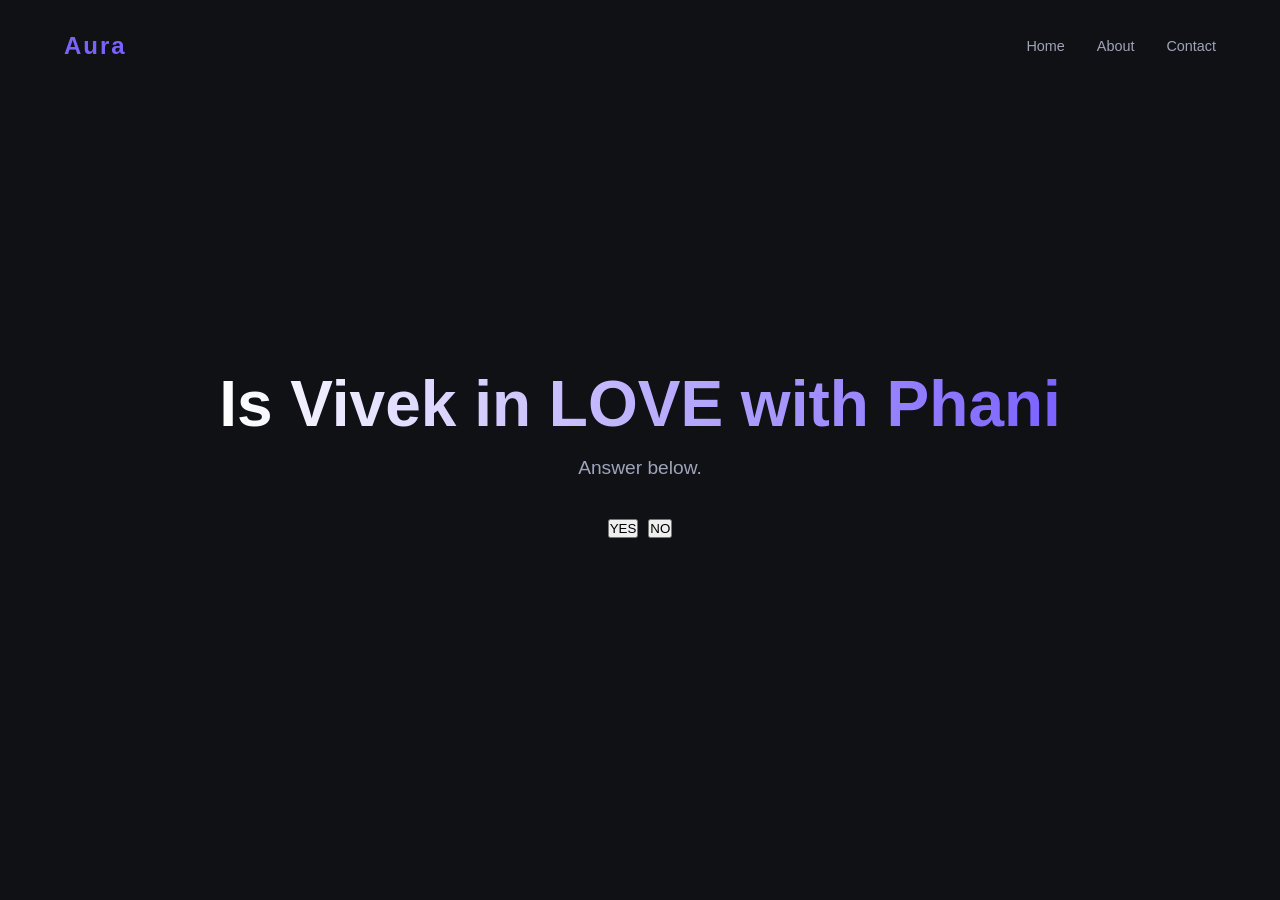
==== index.html @ 0b740e11 "Update index.html" ====
<!doctype html>
<html lang="en">
  <head>
    <meta charset="UTF-8" />
    <meta name="viewport" content="width=device-width, initial-scale=1.0" />
    <title>Dark Landing</title>
    <link rel="stylesheet" href="style.css" />
  </head>
  <body>
    <header>
      <nav>
        <div class="logo">Aura</div>
        <ul class="nav-links">
          <li><a href="#">Home</a></li>
          <li><a href="#">About</a></li>
          <li><a href="#">Contact</a></li>
        </ul>
      </nav>
    </header>
    <main>
      <section class="hero">
        <h1>Is Vivek in LOVE with Phani</h1>
        <p>Answer below.</p>
        <div class="button-container">
          <button type="button">YES</button>
          <button type="button">NO</button>
        </div>
        <style>
        .button-container {
            display: flex;       /* Aligns children in a row */
            gap: 10px;           /* Adds a 10px space between the buttons */
    }
        </style>
      </section>
    </main>
  </body>
</html>
<style>
  * {
    margin: 0;
    padding: 0;
    box-sizing: border-box;
    font-family: "Inter", sans-serif;
  }

  body {
    background-color: #0f1115;
    color: #f1f1f1;
  }

  header {
    padding: 2rem 5%;
  }

  nav {
    display: flex;
    justify-content: space-between;
    align-items: center;
  }

  .logo {
    font-size: 1.5rem;
    font-weight: 700;
    letter-spacing: 2px;
    color: #7b61ff;
  }

  .nav-links {
    list-style: none;
    display: flex;
    gap: 2rem;
  }

  .nav-links a {
    color: #a0a4b8;
    text-decoration: none;
    font-size: 0.9rem;
    transition: color 0.3s;
  }

  .nav-links a:hover {
    color: #ffffff;
  }

  .hero {
    height: 80vh;
    display: flex;
    flex-direction: column;
    justify-content: center;
    align-items: center;
    text-align: center;
    padding: 0 1rem;
  }

  .hero h1 {
    font-size: 4rem;
    font-weight: 800;
    margin-bottom: 1rem;
    background: linear-gradient(to right, #ffffff, #7b61ff);
    -webkit-background-clip: text;
    -webkit-text-fill-color: transparent;
  }

  .hero p {
    font-size: 1.2rem;
    color: #a0a4b8;
    margin-bottom: 2.5rem;
  }

  .cta-btn {
    padding: 1rem 2.5rem;
    font-size: 1rem;
    font-weight: 600;
    background-color: #7b61ff;
    color: #ffffff;
    border: none;
    border-radius: 30px;
    cursor: pointer;
    transition:
      background-color 0.3s,
      transform 0.2s;
  }

  .cta-btn:hover {
    background-color: #6248df;
    transform: translateY(-2px);
  }
</style>
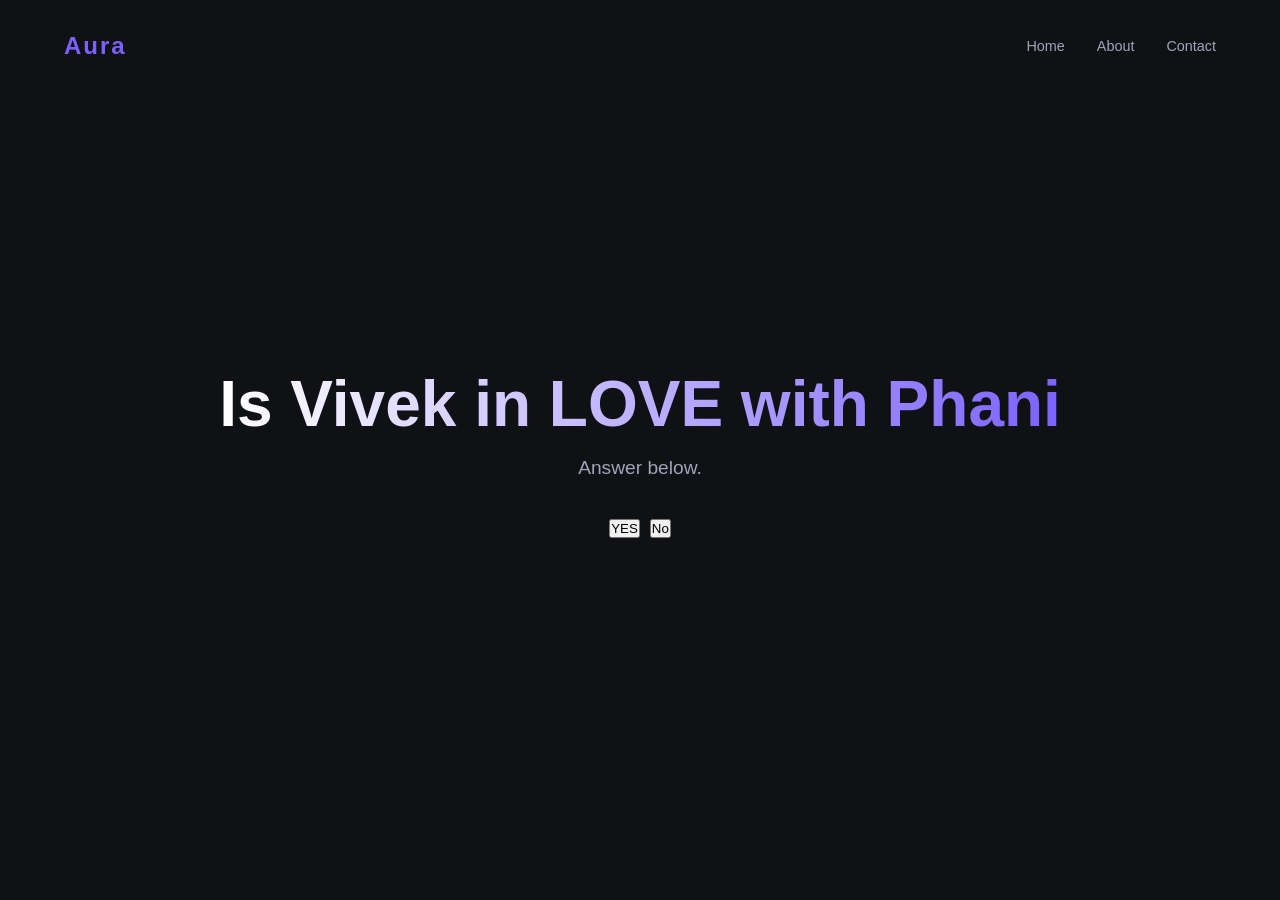
==== commit 04708341: "Update index.html" ====
--- a/index.html
+++ b/index.html
@@ -23,14 +23,9 @@
         <p>Answer below.</p>
         <div class="button-container">
           <button type="button">YES</button>
-          <button type="button">NO</button>
+          <button onclick="window.location.href='destination.html'">No</button>
         </div>
-        <style>
-        .button-container {
-            display: flex;       /* Aligns children in a row */
-            gap: 10px;           /* Adds a 10px space between the buttons */
-    }
-        </style>
+       
       </section>
     </main>
   </body>
@@ -120,6 +115,10 @@
       background-color 0.3s,
       transform 0.2s;
   }
+  .button-container {
+    display: flex;       /* Aligns children in a row */
+    gap: 10px;           /* Adds a 10px space between the buttons */
+  }
 
   .cta-btn:hover {
     background-color: #6248df;
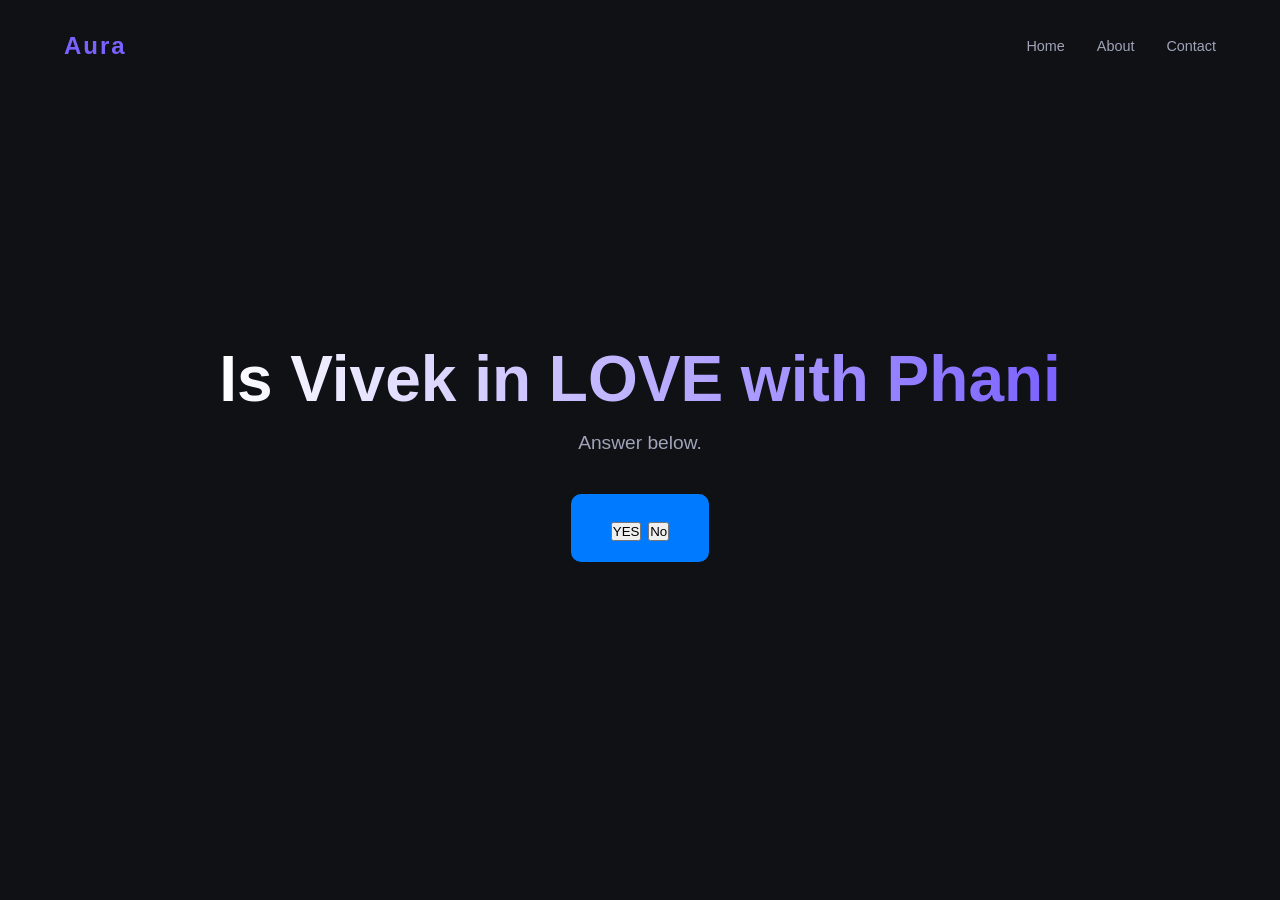
==== commit 8257bc9a: "Update index.html" ====
--- a/index.html
+++ b/index.html
@@ -116,6 +116,16 @@
       transform 0.2s;
   }
   .button-container {
+    padding: 20px 40px;
+  font-size: 24px;
+  font-weight: bold;
+  color: #ffffff;
+  background-color: #007bff;
+  border: none;
+  border-radius: 10px;
+  cursor: pointer;
+  transition: background-color 0.2s, transform 0.1s;
+}
     display: flex;       /* Aligns children in a row */
     gap: 10px;           /* Adds a 10px space between the buttons */
   }
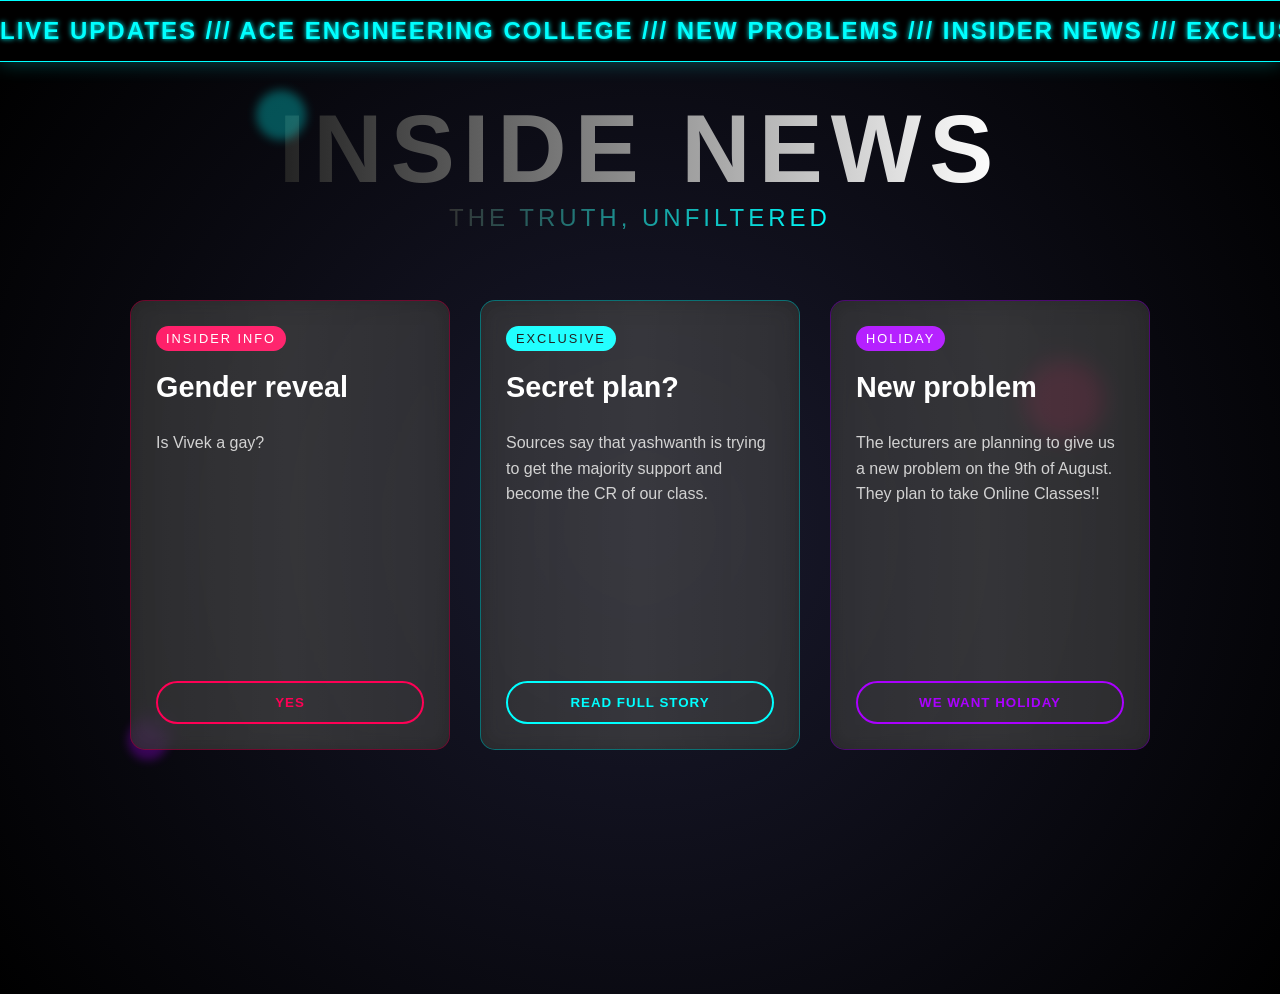
==== commit 80e360c2: "Update index.html" ====
--- a/index.html
+++ b/index.html
@@ -3,135 +3,407 @@
   <head>
     <meta charset="UTF-8" />
     <meta name="viewport" content="width=device-width, initial-scale=1.0" />
-    <title>Dark Landing</title>
-    <link rel="stylesheet" href="style.css" />
+    <title>EXCLUSIVE | Breaking News</title>
+    <style>
+      body {
+        margin: 0;
+        background: #050505;
+        color: #fff;
+        font-family: "Segoe UI", Tahoma, Geneva, Verdana, sans-serif;
+        overflow-x: hidden;
+      }
+
+      .shiny-text {
+        background: linear-gradient(90deg, #222, #fff, #222);
+        background-size: 200% auto;
+        color: #fff;
+        background-clip: text;
+        -webkit-background-clip: text;
+        -webkit-text-fill-color: transparent;
+        animation: shine 3s linear infinite;
+      }
+
+      @keyframes shine {
+        to {
+          background-position: 200% center;
+        }
+      }
+
+      .hero {
+        min-height: 100vh;
+        display: flex;
+        flex-direction: column;
+        align-items: center;
+        background: radial-gradient(circle at center, #1a1a2e 0%, #000 100%);
+        animation: pulseBg 5s infinite alternate;
+        padding-top: 2rem;
+      }
+
+      @keyframes pulseBg {
+        0% {
+          background: radial-gradient(circle at center, #0a0a1a 0%, #000 100%);
+        }
+        100% {
+          background: radial-gradient(circle at center, #1f0024 0%, #000 100%);
+        }
+      }
+
+      h1 {
+        font-size: 6rem;
+        margin: 0;
+        text-transform: uppercase;
+        letter-spacing: 8px;
+        animation: float 4s ease-in-out infinite;
+      }
+
+      @keyframes float {
+        0%,
+        100% {
+          transform: translateY(0);
+          text-shadow: 0 0 10px rgba(255, 255, 255, 0.1);
+        }
+        50% {
+          transform: translateY(-20px);
+          text-shadow: 0 20px 40px rgba(255, 255, 255, 0.4);
+        }
+      }
+
+      .subtitle {
+        font-size: 1.5rem;
+        letter-spacing: 4px;
+        margin-bottom: 3rem;
+        background: linear-gradient(90deg, #333, #0ff, #333);
+        background-size: 200% auto;
+        -webkit-background-clip: text;
+        -webkit-text-fill-color: transparent;
+        animation: shine 2s linear infinite;
+      }
+
+      .ticker-wrap {
+        width: 100%;
+        background: #000;
+        overflow: hidden;
+        height: 60px;
+        display: flex;
+        align-items: center;
+        border-top: 1px solid #0ff;
+        border-bottom: 1px solid #0ff;
+        box-shadow: 0 0 20px rgba(0, 255, 255, 0.3);
+        position: sticky;
+        top: 0;
+        z-index: 100;
+      }
+
+      .ticker {
+        display: inline-block;
+        white-space: nowrap;
+        animation: ticker 12s linear infinite;
+        font-size: 1.5rem;
+        font-weight: 900;
+        color: #0ff;
+        text-shadow: 0 0 5px #0ff;
+        letter-spacing: 2px;
+      }
+
+      @keyframes ticker {
+        0% {
+          transform: translateX(100vw);
+        }
+        100% {
+          transform: translateX(-100%);
+        }
+      }
+
+      .cards {
+        display: flex;
+        flex-wrap: wrap;
+        gap: 30px;
+        padding: 20px;
+        justify-content: center;
+        perspective: 1200px;
+      }
+
+      .card {
+        width: 320px;
+        height: 450px;
+        background: rgba(20, 20, 20, 0.6);
+        border-radius: 15px;
+        border: 1px solid rgba(0, 255, 255, 0.2);
+        backdrop-filter: blur(10px);
+        display: flex;
+        flex-direction: column;
+        padding: 25px;
+        box-sizing: border-box;
+        transition: transform 0.4s cubic-bezier(0.175, 0.885, 0.32, 1.275);
+        animation: cardEntry 1s ease-out forwards;
+        opacity: 0;
+        position: relative;
+        overflow: hidden;
+        box-shadow: inset 0 0 20px rgba(0, 0, 0, 0.5);
+      }
+
+      .card::before {
+        content: "";
+        position: absolute;
+        top: -100%;
+        left: -100%;
+        width: 300%;
+        height: 300%;
+        background: linear-gradient(
+          45deg,
+          transparent,
+          rgba(255, 255, 255, 0.15),
+          transparent
+        );
+        transform: rotate(45deg);
+        animation: flash 4s infinite;
+      }
+
+      @keyframes flash {
+        0% {
+          left: -100%;
+          top: -100%;
+        }
+        100% {
+          left: 100%;
+          top: 100%;
+        }
+      }
+
+      .card:nth-child(1) {
+        animation-delay: 0.2s;
+        border-color: rgba(255, 0, 85, 0.4);
+      }
+      .card:nth-child(2) {
+        animation-delay: 0.4s;
+        border-color: rgba(0, 255, 255, 0.4);
+      }
+      .card:nth-child(3) {
+        animation-delay: 0.6s;
+        border-color: rgba(170, 0, 255, 0.4);
+      }
+
+      @keyframes cardEntry {
+        from {
+          transform: rotateY(90deg) translateZ(-500px);
+          opacity: 0;
+        }
+        to {
+          transform: rotateY(0deg) translateZ(0);
+          opacity: 1;
+        }
+      }
+
+      .card:hover {
+        transform: translateY(-15px) scale(1.05) rotateX(5deg);
+        z-index: 10;
+      }
+
+      .card:nth-child(1):hover {
+        box-shadow: 0 20px 40px rgba(255, 0, 85, 0.3);
+      }
+      .card:nth-child(2):hover {
+        box-shadow: 0 20px 40px rgba(0, 255, 255, 0.3);
+      }
+      .card:nth-child(3):hover {
+        box-shadow: 0 20px 40px rgba(170, 0, 255, 0.3);
+      }
+
+      .tag {
+        font-size: 0.8rem;
+        text-transform: uppercase;
+        letter-spacing: 2px;
+        padding: 5px 10px;
+        border-radius: 20px;
+        width: max-content;
+        margin-bottom: 10px;
+        animation: pulseTag 2s infinite alternate;
+      }
+
+      .card:nth-child(1) .tag {
+        background: #ff0055;
+        color: #fff;
+      }
+      .card:nth-child(2) .tag {
+        background: #00ffff;
+        color: #000;
+      }
+      .card:nth-child(3) .tag {
+        background: #aa00ff;
+        color: #fff;
+      }
+
+      @keyframes pulseTag {
+        from {
+          transform: scale(1);
+        }
+        to {
+          transform: scale(1.05);
+        }
+      }
+
+      .card h2 {
+        color: #fff;
+        font-size: 1.8rem;
+        margin: 10px 0;
+      }
+
+      .card p {
+        color: #ccc;
+        line-height: 1.6;
+        font-size: 1rem;
+      }
+
+      .btn {
+        margin-top: auto;
+        padding: 12px 20px;
+        background: transparent;
+        border-radius: 30px;
+        cursor: pointer;
+        font-weight: 800;
+        text-transform: uppercase;
+        letter-spacing: 1px;
+        transition: 0.3s;
+        position: relative;
+        overflow: hidden;
+        z-index: 1;
+        outline: none;
+      }
+
+      .card:nth-child(1) .btn {
+        border: 2px solid #ff0055;
+        color: #ff0055;
+      }
+      .card:nth-child(2) .btn {
+        border: 2px solid #00ffff;
+        color: #00ffff;
+      }
+      .card:nth-child(3) .btn {
+        border: 2px solid #aa00ff;
+        color: #aa00ff;
+      }
+
+      .btn::after {
+        content: "";
+        position: absolute;
+        bottom: 0;
+        left: 0;
+        width: 100%;
+        height: 100%;
+        z-index: -1;
+        transform: scaleX(0);
+        transform-origin: right;
+        transition: transform 0.4s cubic-bezier(0.86, 0, 0.07, 1);
+      }
+
+      .card:nth-child(1) .btn::after {
+        background: #ff0055;
+      }
+      .card:nth-child(2) .btn::after {
+        background: #00ffff;
+      }
+      .card:nth-child(3) .btn::after {
+        background: #aa00ff;
+      }
+
+      .btn:hover {
+        color: #fff;
+        box-shadow: 0 0 15px currentColor;
+      }
+
+      .card:nth-child(2) .btn:hover {
+        color: #000;
+      }
+
+      .btn:hover::after {
+        transform: scaleX(1);
+        transform-origin: left;
+      }
+
+      .glow-dot {
+        position: absolute;
+        border-radius: 50%;
+        background: #fff;
+        filter: blur(5px);
+        animation: moveDot 10s linear infinite;
+        opacity: 0.3;
+      }
+
+      @keyframes moveDot {
+        0% {
+          transform: translate(0, 0);
+        }
+        100% {
+          transform: translate(100vw, 100vh);
+        }
+      }
+    </style>
   </head>
   <body>
-    <header>
-      <nav>
-        <div class="logo">Aura</div>
-        <ul class="nav-links">
-          <li><a href="#">Home</a></li>
-          <li><a href="#">About</a></li>
-          <li><a href="#">Contact</a></li>
-        </ul>
-      </nav>
-    </header>
-    <main>
-      <section class="hero">
-        <h1>Is Vivek in LOVE with Phani</h1>
-        <p>Answer below.</p>
-        <div class="button-container">
-          <button type="button">YES</button>
-          <button onclick="window.location.href='destination.html'">No</button>
+    <div class="ticker-wrap">
+      <div class="ticker">
+        LIVE UPDATES /// ACE ENGINEERING COLLEGE /// NEW PROBLEMS /// INSIDER
+        NEWS /// EXCLUSIVE HERE ///
+      </div>
+    </div>
+
+    <div class="hero">
+      <div
+        class="glow-dot"
+        style="width: 50px; height: 50px; top: 10%; left: 20%; background: #0ff"
+      ></div>
+      <div
+        class="glow-dot"
+        style="
+          width: 80px;
+          height: 80px;
+          top: 40%;
+          left: 80%;
+          background: #ff0055;
+        "
+      ></div>
+      <div
+        class="glow-dot"
+        style="
+          width: 40px;
+          height: 40px;
+          top: 80%;
+          left: 10%;
+          background: #aa00ff;
+        "
+      ></div>
+
+      <h1 class="shiny-text">INSIDE NEWS</h1>
+      <div class="subtitle">THE TRUTH, UNFILTERED</div>
+
+      <div class="cards">
+        <div class="card">
+          <div class="tag">Insider info</div>
+          <h2>Gender reveal</h2>
+          <p>Is Vivek a gay?</p>
+          <button class="btn">Yes</button>
         </div>
-       
-      </section>
-    </main>
+
+        <div class="card">
+          <div class="tag">Exclusive</div>
+          <h2>Secret plan?</h2>
+          <p>
+            Sources say that yashwanth is trying to get the majority support and
+            become the CR of our class.
+          </p>
+          <button class="btn">Read Full Story</button>
+        </div>
+
+        <div class="card">
+          <div class="tag">Holiday</div>
+          <h2>New problem</h2>
+          <p>
+            The lecturers are planning to give us a new problem on the 9th of
+            August. They plan to take Online Classes!!
+          </p>
+          <button class="btn">We want Holiday</button>
+        </div>
+      </div>
+    </div>
   </body>
 </html>
-<style>
-  * {
-    margin: 0;
-    padding: 0;
-    box-sizing: border-box;
-    font-family: "Inter", sans-serif;
-  }
-
-  body {
-    background-color: #0f1115;
-    color: #f1f1f1;
-  }
-
-  header {
-    padding: 2rem 5%;
-  }
-
-  nav {
-    display: flex;
-    justify-content: space-between;
-    align-items: center;
-  }
-
-  .logo {
-    font-size: 1.5rem;
-    font-weight: 700;
-    letter-spacing: 2px;
-    color: #7b61ff;
-  }
-
-  .nav-links {
-    list-style: none;
-    display: flex;
-    gap: 2rem;
-  }
-
-  .nav-links a {
-    color: #a0a4b8;
-    text-decoration: none;
-    font-size: 0.9rem;
-    transition: color 0.3s;
-  }
-
-  .nav-links a:hover {
-    color: #ffffff;
-  }
-
-  .hero {
-    height: 80vh;
-    display: flex;
-    flex-direction: column;
-    justify-content: center;
-    align-items: center;
-    text-align: center;
-    padding: 0 1rem;
-  }
-
-  .hero h1 {
-    font-size: 4rem;
-    font-weight: 800;
-    margin-bottom: 1rem;
-    background: linear-gradient(to right, #ffffff, #7b61ff);
-    -webkit-background-clip: text;
-    -webkit-text-fill-color: transparent;
-  }
-
-  .hero p {
-    font-size: 1.2rem;
-    color: #a0a4b8;
-    margin-bottom: 2.5rem;
-  }
-
-  .cta-btn {
-    padding: 1rem 2.5rem;
-    font-size: 1rem;
-    font-weight: 600;
-    background-color: #7b61ff;
-    color: #ffffff;
-    border: none;
-    border-radius: 30px;
-    cursor: pointer;
-    transition:
-      background-color 0.3s,
-      transform 0.2s;
-  }
-  .button-container {
-    padding: 20px 40px;
-  font-size: 24px;
-  font-weight: bold;
-  color: #ffffff;
-  background-color: #007bff;
-  border: none;
-  border-radius: 10px;
-  cursor: pointer;
-  transition: background-color 0.2s, transform 0.1s;
-}
-    display: flex;       /* Aligns children in a row */
-    gap: 10px;           /* Adds a 10px space between the buttons */
-  }
-
-  .cta-btn:hover {
-    background-color: #6248df;
-    transform: translateY(-2px);
-  }
-</style>
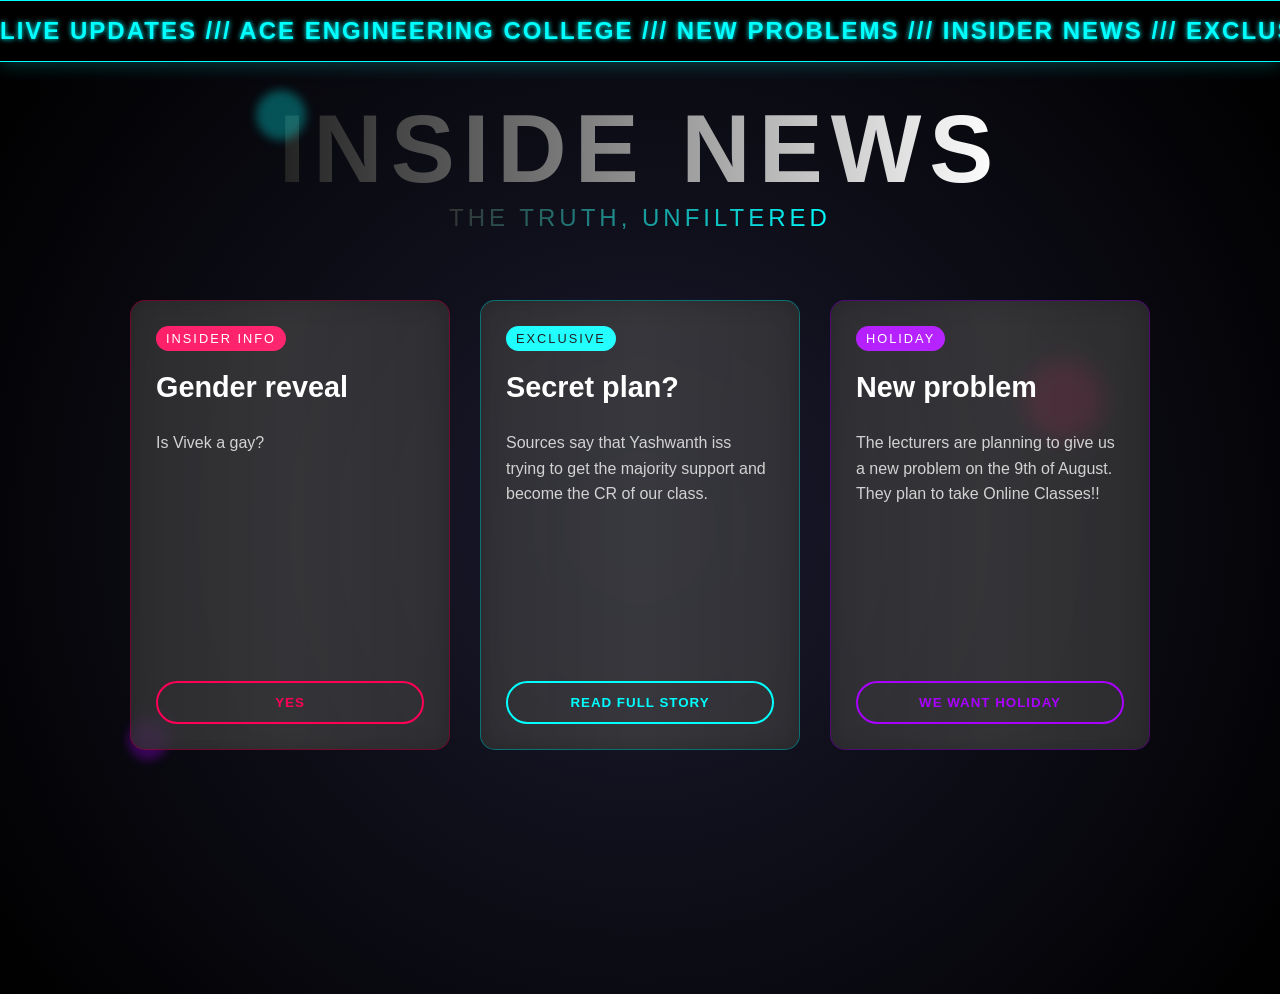
==== commit c4eff052: "Fix HTML encoding issues in index.html" ====
--- a/index.html
+++ b/index.html
@@ -388,7 +388,7 @@
           <div class="tag">Exclusive</div>
           <h2>Secret plan?</h2>
           <p>
-            Sources say that yashwanth is trying to get the majority support and
+            Sources say that Yashwanth iss trying to get the majority support and
             become the CR of our class.
           </p>
           <button class="btn">Read Full Story</button>
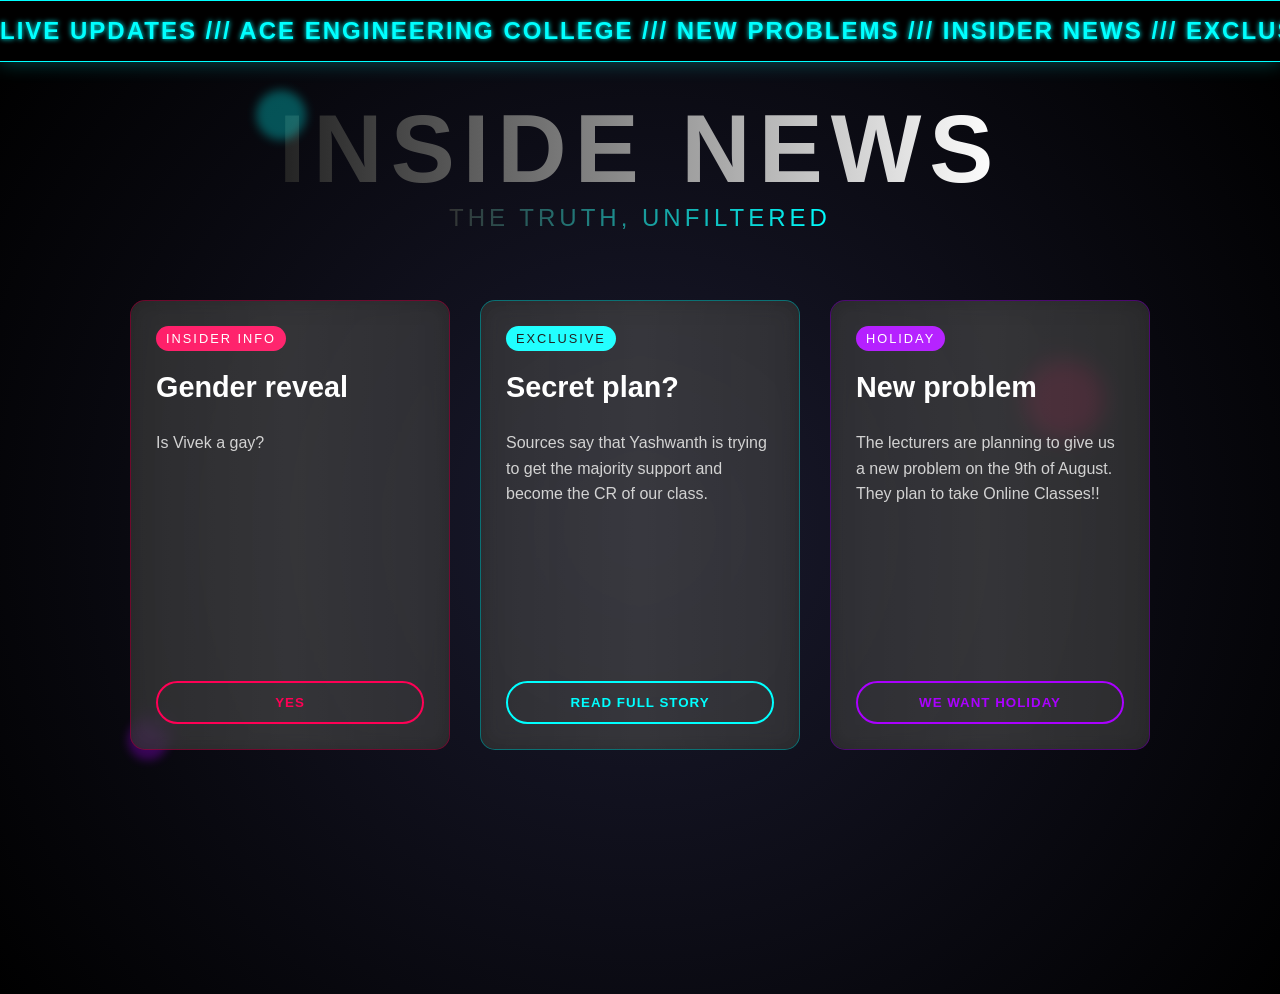
==== commit 0f7a2edf: "Update index.html" ====
--- a/index.html
+++ b/index.html
@@ -388,7 +388,7 @@
           <div class="tag">Exclusive</div>
           <h2>Secret plan?</h2>
           <p>
-            Sources say that Yashwanth iss trying to get the majority support and
+            Sources say that Yashwanth is trying to get the majority support and
             become the CR of our class.
           </p>
           <button class="btn">Read Full Story</button>
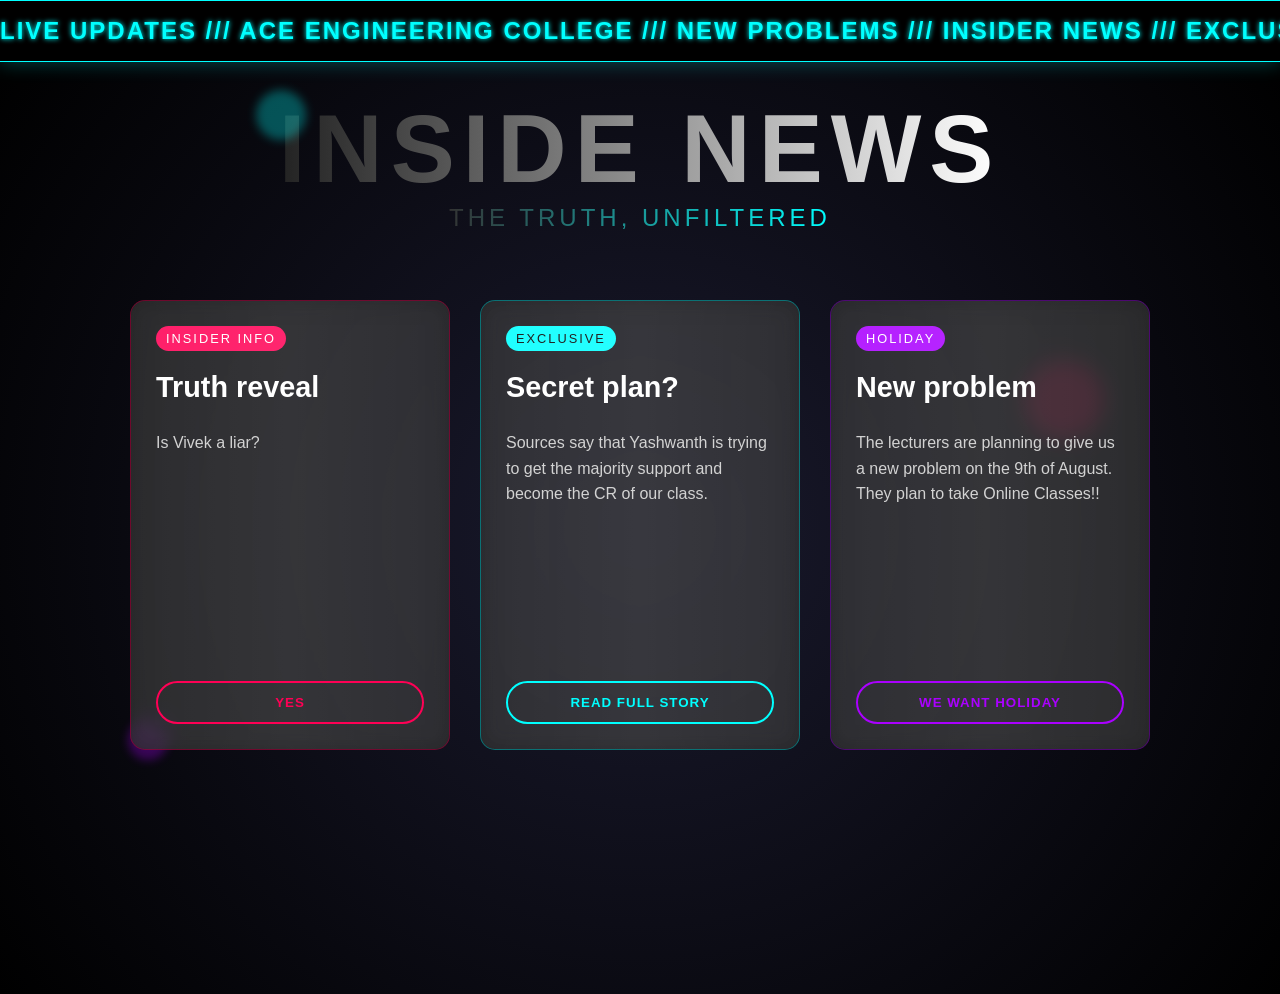
==== commit a1167b1b: "Update index.html" ====
--- a/index.html
+++ b/index.html
@@ -379,8 +379,8 @@
       <div class="cards">
         <div class="card">
           <div class="tag">Insider info</div>
-          <h2>Gender reveal</h2>
-          <p>Is Vivek a gay?</p>
+          <h2>Truth reveal</h2>
+          <p>Is Vivek a liar?</p>
           <button class="btn">Yes</button>
         </div>
 
